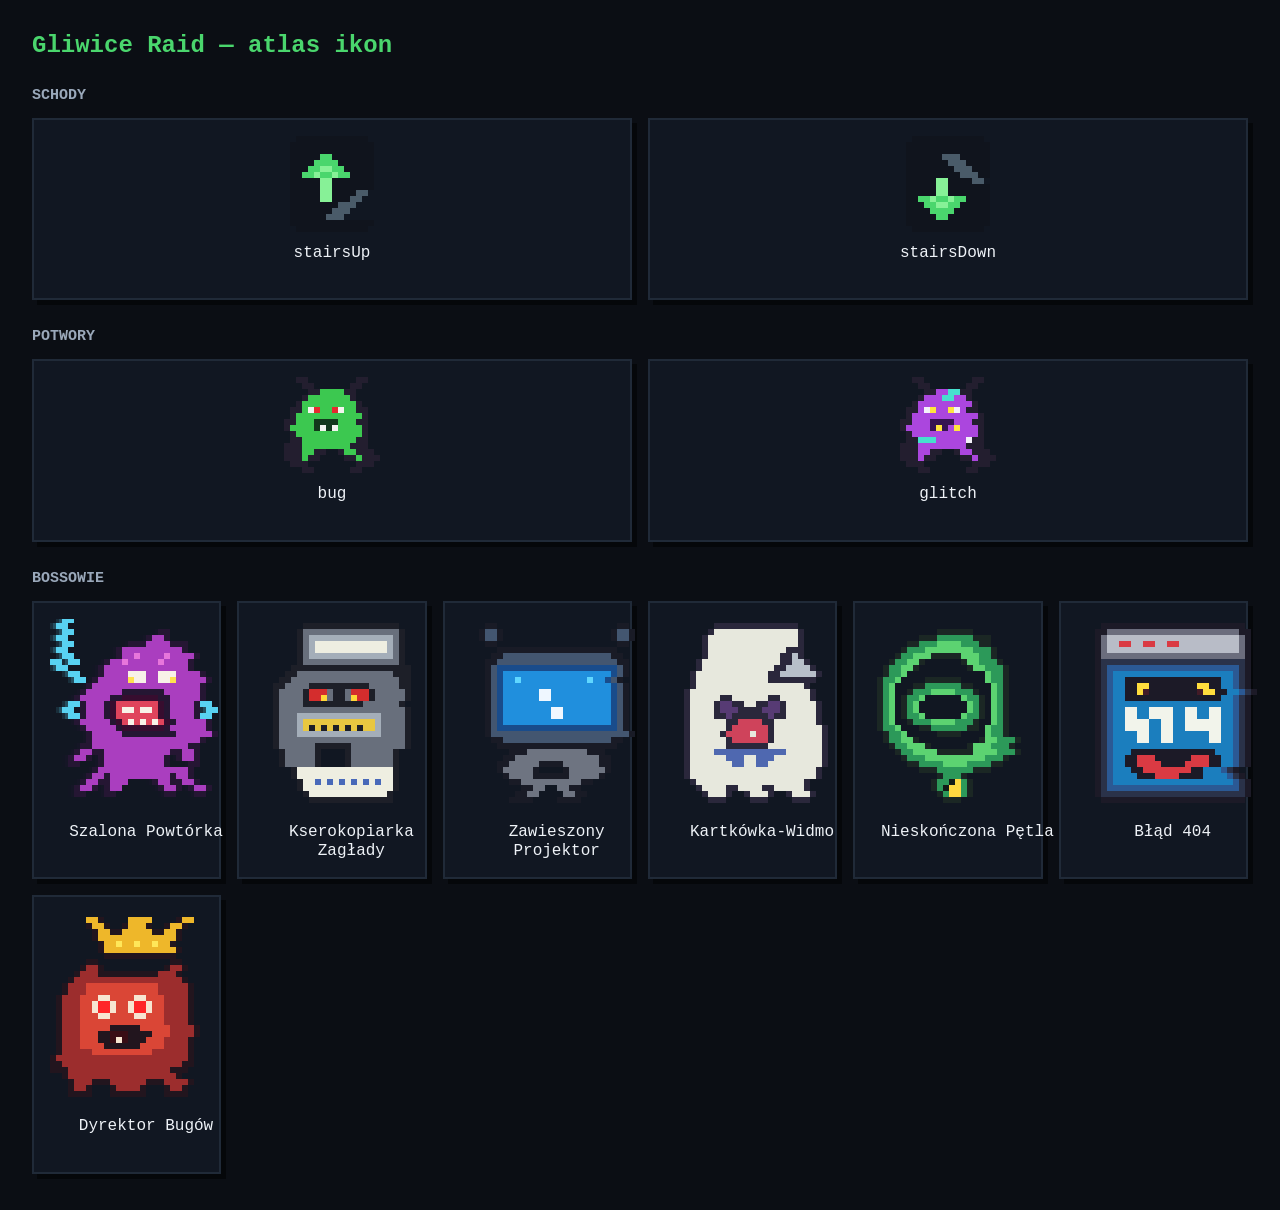
==== icons-test.html @ 7fe2547e "feat: UI guidance (objective banner with compass, door/NPC/stairs labels, big map, hints), per-floor" ====
<!doctype html>
<html lang="pl">
<head>
  <meta charset="utf-8">
  <meta name="viewport" content="width=device-width, initial-scale=1">
  <title>Gliwice Raid — ikony</title>
  <style>
    * { box-sizing: border-box; }
    body {
      margin: 0;
      padding: 32px;
      color: #eef2f7;
      background: #0b0e14;
      font-family: ui-monospace, SFMono-Regular, Consolas, monospace;
    }
    h1 { margin: 0 0 28px; color: #4ad66d; font-size: 24px; }
    h2 { margin: 28px 0 14px; color: #9aa8ba; font-size: 15px; text-transform: uppercase; }
    .grid { display: grid; grid-template-columns: repeat(auto-fit, minmax(180px, 1fr)); gap: 16px; }
    .card {
      display: grid;
      place-items: center;
      min-height: 150px;
      padding: 16px;
      border: 2px solid #202a38;
      background: #111722;
      box-shadow: 5px 5px 0 #05070a;
    }
    .boss { min-height: 260px; }
    canvas { display: block; image-rendering: pixelated; }
    p { min-height: 2.4em; margin: 12px 0 0; text-align: center; line-height: 1.2; }
  </style>
</head>
<body>
  <h1>Gliwice Raid — atlas ikon</h1>
  <h2>Schody</h2>
  <section class="grid" id="stairs"></section>
  <h2>Potwory</h2>
  <section class="grid" id="monsters"></section>
  <h2>Bossowie</h2>
  <section class="grid" id="bosses"></section>

  <script src="js/assets.js"></script>
  <script src="js/icons.js"></script>
  <script>
    const stairs = ['stairsUp', 'stairsDown'];
    const monsters = ['bug', 'glitch'];
    const bosses = [
      'Szalona Powtórka',
      'Kserokopiarka Zagłady',
      'Zawieszony Projektor',
      'Kartkówka-Widmo',
      'Nieskończona Pętla',
      'Błąd 404',
      'Dyrektor Bugów',
    ];

    function addCard(parent, name, size, boss) {
      const card = document.createElement('article');
      const canvas = document.createElement('canvas');
      const label = document.createElement('p');
      card.className = boss ? 'card boss' : 'card';
      canvas.width = size;
      canvas.height = size;
      canvas.dataset.icon = name;
      label.textContent = name;
      card.append(canvas, label);
      parent.append(card);
      if (!boss) drawIcon(canvas.getContext('2d'), name, 0, 0, 6);
    }

    stairs.forEach(name => addCard(document.querySelector('#stairs'), name, 96, false));
    monsters.forEach(name => addCard(document.querySelector('#monsters'), name, 96, false));
    bosses.forEach(name => addCard(document.querySelector('#bosses'), name, 192, true));

    function animate(t) {
      document.querySelectorAll('#bosses canvas').forEach(canvas => {
        const ctx = canvas.getContext('2d');
        ctx.clearRect(0, 0, canvas.width, canvas.height);
        drawBossPortrait(ctx, canvas.dataset.icon, 96, 96, 6, t / 16.67);
      });
      requestAnimationFrame(animate);
    }

    requestAnimationFrame(animate);
  </script>
</body>
</html>
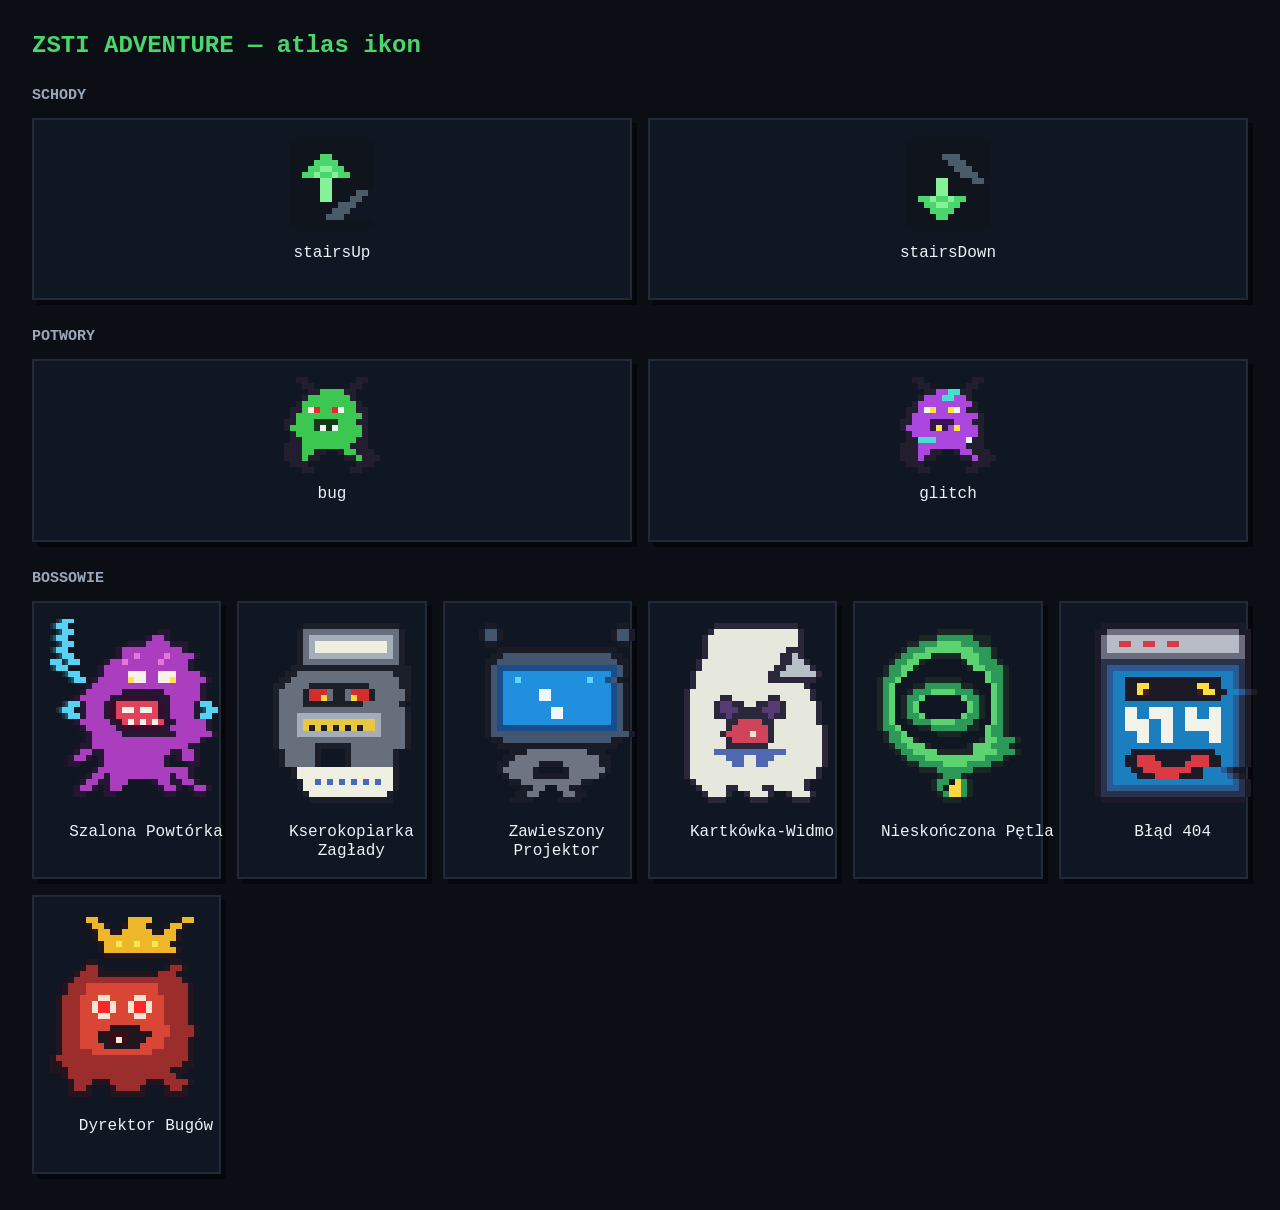
==== commit 67eefa61: "feat: rename game and correct mentor name" ====
--- a/icons-test.html
+++ b/icons-test.html
@@ -3,7 +3,7 @@
 <head>
   <meta charset="utf-8">
   <meta name="viewport" content="width=device-width, initial-scale=1">
-  <title>Gliwice Raid — ikony</title>
+  <title>ZSTI ADVENTURE — ikony</title>
   <style>
     * { box-sizing: border-box; }
     body {
@@ -31,7 +31,7 @@
   </style>
 </head>
 <body>
-  <h1>Gliwice Raid — atlas ikon</h1>
+  <h1>ZSTI ADVENTURE — atlas ikon</h1>
   <h2>Schody</h2>
   <section class="grid" id="stairs"></section>
   <h2>Potwory</h2>
